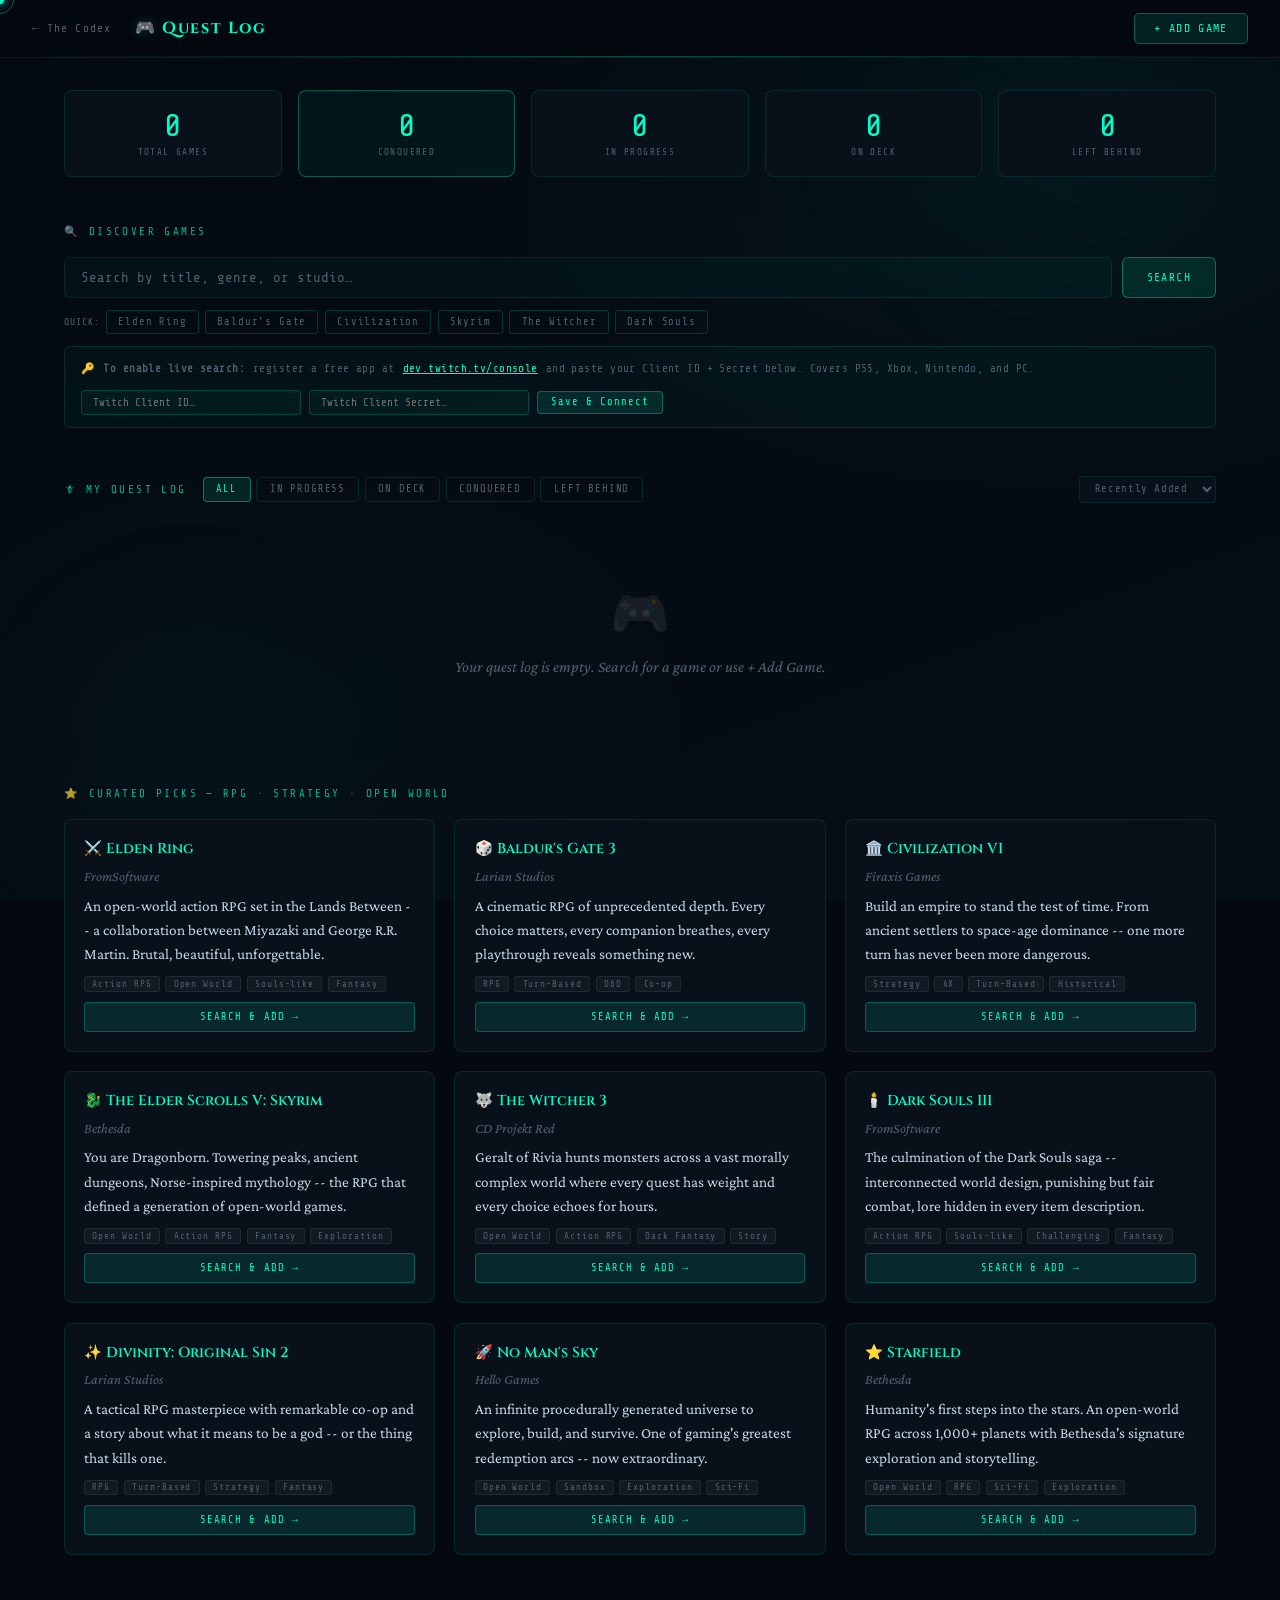
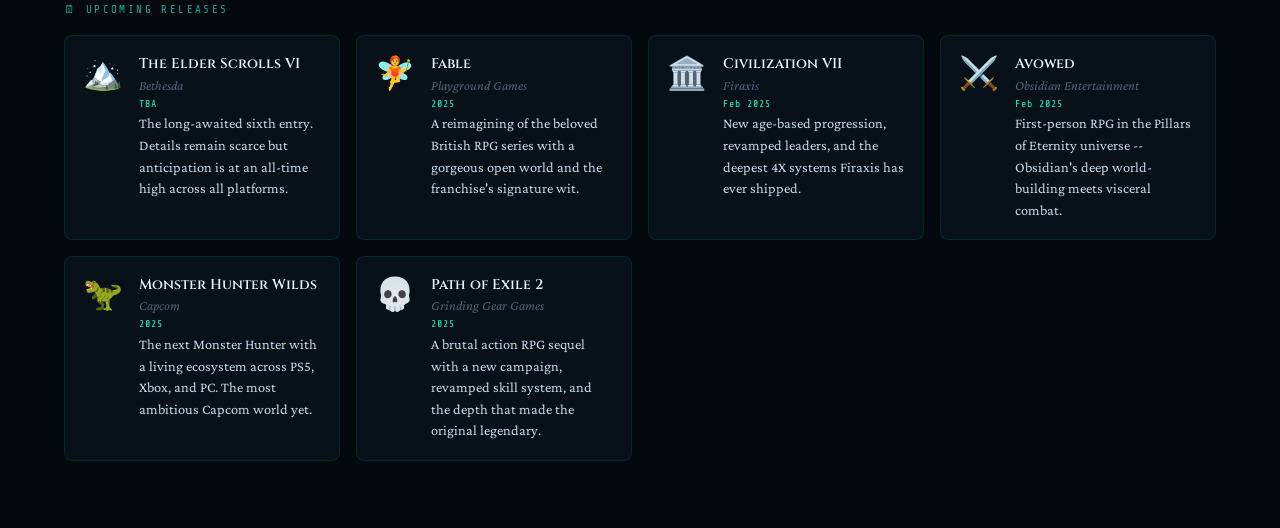
==== games.html @ 4520d90c "Add files via upload" ====
<!DOCTYPE html>
<html lang="en">
<head>
  <meta charset="UTF-8" />
  <meta name="viewport" content="width=device-width, initial-scale=1.0" />
  <title>Quest Log — Game Tracker</title>
  <link href="https://fonts.googleapis.com/css2?family=Cinzel:wght@400;600;700;900&family=Crimson+Pro:ital,wght@0,300;0,400;0,600;1,400&family=Share+Tech+Mono&display=swap" rel="stylesheet" />
  <link rel="stylesheet" href="games.css" />
</head>
<body>

  <div class="cursor-dot" id="cursorDot"></div>
  <div class="cursor-ring" id="cursorRing"></div>

  <div class="bg-wrap">
    <div class="bg-main"></div>
    <div class="bg-fog fog-1"></div>
    <div class="bg-fog fog-2"></div>
    <div class="bg-scanlines"></div>
  </div>

  <!-- NAV -->
  <nav class="tracker-nav">
    <a href="index.html" class="nav-back">← The Codex</a>
    <div class="nav-brand">🎮 Quest Log</div>
    <div class="nav-actions">
      <button class="nav-btn" id="addGameBtn">+ Add Game</button>
    </div>
  </nav>

  <main class="tracker-main">

    <!-- STATS -->
    <section class="stats-bar">
      <div class="stat-card">
        <span class="sc-num" id="statTotal">0</span>
        <span class="sc-label">Total Games</span>
      </div>
      <div class="stat-card highlight">
        <span class="sc-num" id="statConquered">0</span>
        <span class="sc-label">Conquered</span>
      </div>
      <div class="stat-card">
        <span class="sc-num" id="statProgress">0</span>
        <span class="sc-label">In Progress</span>
      </div>
      <div class="stat-card">
        <span class="sc-num" id="statDeck">0</span>
        <span class="sc-label">On Deck</span>
      </div>
      <div class="stat-card">
        <span class="sc-num" id="statLeft">0</span>
        <span class="sc-label">Left Behind</span>
      </div>
    </section>

    <!-- SEARCH -->
    <section class="search-section">
      <div class="section-label">🔍 Discover Games</div>
      <div class="search-row">
        <div class="search-wrap">
          <input type="text" id="gameSearch" class="search-input" placeholder="Search by title, genre, or studio…" autocomplete="off" />
          <button class="search-btn" id="searchBtn">Search</button>
        </div>
        <div class="quick-searches">
          <span class="qs-label">Quick:</span>
          <button class="qs-btn" data-q="elden ring">Elden Ring</button>
          <button class="qs-btn" data-q="baldurs gate">Baldur's Gate</button>
          <button class="qs-btn" data-q="civilization">Civilization</button>
          <button class="qs-btn" data-q="skyrim elder scrolls">Skyrim</button>
          <button class="qs-btn" data-q="witcher">The Witcher</button>
          <button class="qs-btn" data-q="dark souls">Dark Souls</button>
        </div>
      </div>
      <div class="api-note">
        🔑 <strong>To enable live search:</strong> register a free app at <a href="https://dev.twitch.tv/console" target="_blank">dev.twitch.tv/console</a> and paste your Client ID + Secret below. Covers PS5, Xbox, Nintendo, and PC.
        <div class="api-key-row">
          <input type="text" id="apiClientId" class="api-key-input" placeholder="Twitch Client ID…" />
          <input type="text" id="apiClientSecret" class="api-key-input" placeholder="Twitch Client Secret…" />
          <button class="api-key-save" id="apiKeySave">Save & Connect</button>
          <span class="api-status" id="apiStatus"></span>
        </div>
      </div>
      <div class="search-results hidden" id="searchResults"></div>
    </section>

    <!-- QUEST LOG -->
    <section class="shelf-section">
      <div class="shelf-header">
        <div class="section-label">🗡 My Quest Log</div>
        <div class="shelf-filters">
          <button class="sf-btn active" data-filter="all">All</button>
          <button class="sf-btn" data-filter="in-progress">In Progress</button>
          <button class="sf-btn" data-filter="on-deck">On Deck</button>
          <button class="sf-btn" data-filter="conquered">Conquered</button>
          <button class="sf-btn" data-filter="left-behind">Left Behind</button>
        </div>
        <select id="shelfSort" class="sort-select">
          <option value="added">Recently Added</option>
          <option value="title">Title A–Z</option>
          <option value="rating">My Rating</option>
          <option value="genre">Genre</option>
        </select>
      </div>
      <div class="shelf-grid" id="shelfGrid">
        <div class="empty-shelf">
          <span class="empty-rune">🎮</span>
          <p>Your quest log is empty. Search for a game and begin tracking.</p>
        </div>
      </div>
    </section>

    <!-- CURATED PICKS -->
    <section class="series-section">
      <div class="section-label">⭐ Curated Picks — RPG · Strategy · Open World</div>
      <div class="series-grid" id="curatedGrid"></div>
    </section>

    <!-- UPCOMING -->
    <section class="upcoming-section">
      <div class="section-label">🗓 Upcoming Releases</div>
      <div class="upcoming-grid" id="upcomingGrid"></div>
    </section>

  </main>

  <!-- MODAL -->
  <div class="modal-overlay hidden" id="modalOverlay">
    <div class="modal">
      <button class="modal-close" id="modalClose">✕</button>
      <div class="modal-cover" id="modalCover"></div>
      <div class="modal-body">
        <h2 class="modal-title" id="modalTitle">Add Game</h2>
        <p class="modal-meta" id="modalMeta"></p>

        <div class="modal-field">
          <label class="field-label">Status</label>
          <div class="status-btns" id="statusBtns">
            <button class="status-btn" data-status="in-progress">In Progress</button>
            <button class="status-btn active" data-status="on-deck">On Deck</button>
            <button class="status-btn" data-status="conquered">Conquered</button>
            <button class="status-btn" data-status="left-behind">Left Behind</button>
          </div>
        </div>

        <div class="modal-field">
          <label class="field-label">My Rating</label>
          <div class="star-row" id="starRow">
            <span class="star" data-val="1">★</span>
            <span class="star" data-val="2">★</span>
            <span class="star" data-val="3">★</span>
            <span class="star" data-val="4">★</span>
            <span class="star" data-val="5">★</span>
          </div>
        </div>

        <div class="modal-field">
          <label class="field-label">Notes / Review</label>
          <textarea id="modalNotes" class="modal-textarea" placeholder="Thoughts, builds, memorable moments…" rows="3"></textarea>
        </div>

        <div class="modal-field">
          <label class="field-label">Hours Played</label>
          <input type="number" id="modalHours" class="modal-input" placeholder="Hours played" min="0" />
        </div>

        <div class="modal-actions">
          <button class="modal-save" id="modalSave">Save to Log</button>
          <button class="modal-delete hidden" id="modalDelete">Remove</button>
        </div>
      </div>
    </div>
  </div>

  <script src="games.js"></script>
</body>
</html>
---- games.css ----
/* ============================================================
   QUEST LOG — Game Tracker CSS
   Cyber teal · Dark tech aesthetic
============================================================ */

*, *::before, *::after { box-sizing: border-box; margin: 0; padding: 0; }
html { scroll-behavior: smooth; }

:root {
  --void:    #04080f;
  --deep:    #060c14;
  --panel:   #08101a;
  --panel2:  #0c1620;
  --teal:    #00ffc8;
  --teal-hi: #4fffd8;
  --teal-lo: #007755;
  --teal-dim: rgba(0,255,200,0.1);
  --teal-glow: rgba(0,255,200,0.22);
  --text:    #c8d8e8;
  --muted:   #526070;
  --border:  rgba(0,255,200,0.1);
  --radius:  8px;
  --font-title: 'Cinzel', serif;
  --font-body:  'Crimson Pro', serif;
  --font-mono:  'Share Tech Mono', monospace;
}

body {
  background: var(--void);
  color: var(--text);
  font-family: var(--font-body);
  min-height: 100vh;
  overflow-x: hidden;
}

/* ── Cursor ── */
.cursor-dot {
  position: fixed; width: 8px; height: 8px; border-radius: 50%;
  background: var(--teal); box-shadow: 0 0 10px var(--teal);
  pointer-events: none; z-index: 99999;
  transform: translate(-50%,-50%); mix-blend-mode: screen;
  transition: transform .15s;
}
.cursor-ring {
  position: fixed; width: 28px; height: 28px; border-radius: 50%;
  border: 1px solid rgba(0,255,200,0.35);
  pointer-events: none; z-index: 99998;
  transform: translate(-50%,-50%);
}

/* ── Background ── */
.bg-wrap { position: fixed; inset: 0; z-index: 0; pointer-events: none; overflow: hidden; }
.bg-main {
  position: absolute; inset: 0;
  background:
    radial-gradient(ellipse 80% 60% at 80% 20%, rgba(0,255,200,0.04) 0%, transparent 60%),
    radial-gradient(ellipse 60% 60% at 20% 80%, rgba(0,255,200,0.025) 0%, transparent 60%),
    linear-gradient(160deg, #04080f 0%, #060c14 100%);
}
.bg-fog {
  position: absolute; border-radius: 50%;
  filter: blur(80px); pointer-events: none;
  animation: fog-drift 22s ease-in-out infinite alternate;
}
.fog-1 { width: 600px; height: 400px; background: radial-gradient(circle, rgba(0,255,200,0.035), transparent 70%); top: -80px; right: -100px; }
.fog-2 { width: 500px; height: 400px; background: radial-gradient(circle, rgba(0,200,255,0.025), transparent 70%); bottom: -60px; left: -60px; animation-duration: 28s; }
.bg-scanlines {
  position: absolute; inset: 0; opacity: 0.018;
  background: repeating-linear-gradient(0deg, transparent, transparent 3px, rgba(0,255,200,1) 3px, rgba(0,255,200,1) 4px);
}
@keyframes fog-drift { from { transform: translate(0,0); } to { transform: translate(-30px,25px); } }

/* ── Nav ── */
.tracker-nav {
  position: sticky; top: 0; z-index: 100;
  background: rgba(4,8,15,0.95); backdrop-filter: blur(20px);
  border-bottom: 1px solid var(--border);
  display: flex; align-items: center; padding: 0.8rem 2rem; gap: 1.5rem;
}
.tracker-nav::after {
  content: ''; position: absolute; bottom: 0; left: 0; right: 0; height: 1px;
  background: linear-gradient(90deg, transparent, var(--teal), transparent); opacity: 0.3;
}
.nav-back {
  font-family: var(--font-mono); font-size: 0.7rem; letter-spacing: 0.1em;
  color: var(--muted); text-decoration: none; transition: color .2s; white-space: nowrap;
}
.nav-back:hover { color: var(--teal); }
.nav-brand {
  font-family: var(--font-title); font-size: 1rem; font-weight: 700;
  letter-spacing: 0.1em; color: var(--teal);
  text-shadow: 0 0 12px var(--teal-glow); flex: 1;
}
.nav-btn {
  font-family: var(--font-mono); font-size: 0.72rem; letter-spacing: 0.12em;
  text-transform: uppercase; background: var(--teal-dim);
  border: 1px solid rgba(0,255,200,0.3); color: var(--teal);
  padding: 0.5rem 1.2rem; border-radius: 5px; cursor: pointer;
  transition: all .2s; white-space: nowrap;
}
.nav-btn:hover { background: rgba(0,255,200,0.18); box-shadow: 0 0 16px var(--teal-glow); }

/* ── Main ── */
.tracker-main {
  position: relative; z-index: 1; max-width: 1200px;
  margin: 0 auto; padding: 2rem 1.5rem 4rem;
  display: flex; flex-direction: column; gap: 3rem;
}
.section-label {
  font-family: var(--font-mono); font-size: 0.68rem; letter-spacing: 0.22em;
  text-transform: uppercase; color: var(--teal); opacity: 0.7; margin-bottom: 1.2rem;
}

/* ── Stats ── */
.stats-bar { display: grid; grid-template-columns: repeat(5,1fr); gap: 1rem; }
.stat-card {
  background: var(--panel); border: 1px solid var(--border);
  border-radius: var(--radius); padding: 1.2rem;
  display: flex; flex-direction: column; align-items: center; gap: 0.3rem;
}
.stat-card.highlight { border-color: rgba(0,255,200,0.3); background: rgba(0,255,200,0.05); }
.sc-num { font-family: var(--font-mono); font-size: 2rem; color: var(--teal); line-height: 1; }
.sc-label { font-family: var(--font-mono); font-size: 0.58rem; letter-spacing: 0.15em; text-transform: uppercase; color: var(--muted); }

/* ── Search ── */
.search-section { display: flex; flex-direction: column; }
.search-row { display: flex; flex-direction: column; gap: 0.75rem; }
.search-wrap { display: flex; gap: 0.6rem; }
.search-input {
  flex: 1; background: rgba(0,255,200,0.03); border: 1px solid var(--border);
  border-radius: 6px; padding: 0.75rem 1rem; color: var(--text);
  font-family: var(--font-mono); font-size: 0.88rem; outline: none; transition: all .2s;
}
.search-input::placeholder { color: var(--muted); }
.search-input:focus { border-color: rgba(0,255,200,0.4); box-shadow: 0 0 0 3px rgba(0,255,200,0.06); }
.search-btn {
  font-family: var(--font-mono); font-size: 0.72rem; letter-spacing: 0.12em;
  text-transform: uppercase; background: rgba(0,255,200,0.1);
  border: 1px solid rgba(0,255,200,0.35); color: var(--teal);
  padding: 0.75rem 1.5rem; border-radius: 6px; cursor: pointer; transition: all .2s; white-space: nowrap;
}
.search-btn:hover { background: rgba(0,255,200,0.18); box-shadow: 0 0 14px var(--teal-glow); }

.quick-searches { display: flex; align-items: center; flex-wrap: wrap; gap: 0.4rem; }
.qs-label { font-family: var(--font-mono); font-size: 0.6rem; letter-spacing: 0.1em; color: var(--muted); text-transform: uppercase; }
.qs-btn {
  font-family: var(--font-mono); font-size: 0.65rem; letter-spacing: 0.08em;
  background: transparent; border: 1px solid rgba(0,255,200,0.18); color: var(--muted);
  padding: 0.3rem 0.7rem; border-radius: 3px; cursor: pointer; transition: all .2s;
}
.qs-btn:hover { border-color: rgba(0,255,200,0.5); color: var(--teal); }

.api-note {
  margin-top: 0.75rem; padding: 0.75rem 1rem;
  background: rgba(0,255,200,0.03); border: 1px solid rgba(0,255,200,0.12);
  border-radius: 6px; font-family: var(--font-mono); font-size: 0.68rem;
  color: var(--muted); letter-spacing: 0.04em; line-height: 1.8;
  display: flex; align-items: center; flex-wrap: wrap; gap: 0.5rem;
}
.api-note a { color: var(--teal); }
.api-key-row { display: flex; align-items: center; flex-wrap: wrap; gap: 0.5rem; width: 100%; margin-top: 0.25rem; }
.api-status { font-family: var(--font-mono); font-size: 0.65rem; letter-spacing: 0.08em; }
.api-status.ok  { color: #60e090; }
.api-status.err { color: #e06060; }
.api-key-input {
  background: rgba(0,255,200,0.04); border: 1px solid rgba(0,255,200,0.2);
  border-radius: 4px; padding: 0.3rem 0.7rem; color: var(--text);
  font-family: var(--font-mono); font-size: 0.68rem; outline: none;
  width: 220px; transition: border-color .2s;
}
.api-key-input:focus { border-color: rgba(0,255,200,0.45); }
.api-key-save {
  font-family: var(--font-mono); font-size: 0.65rem; letter-spacing: 0.1em;
  background: rgba(0,255,200,0.1); border: 1px solid rgba(0,255,200,0.3);
  color: var(--teal); padding: 0.3rem 0.8rem; border-radius: 4px;
  cursor: pointer; transition: all .2s;
}
.api-key-save:hover { background: rgba(0,255,200,0.2); }

/* ── Search Results ── */
.search-results { margin-top: 1rem; display: grid; grid-template-columns: repeat(auto-fill, minmax(180px,1fr)); gap: 1rem; }
.search-results.hidden { display: none; }
.result-card {
  background: var(--panel); border: 1px solid var(--border); border-radius: var(--radius);
  padding: 1rem; cursor: pointer; transition: all .2s; display: flex; flex-direction: column; gap: 0.5rem;
}
.result-card:hover { border-color: rgba(0,255,200,0.35); transform: translateY(-3px); box-shadow: 0 8px 24px rgba(0,0,0,0.5); }
.rc-cover { width: 100%; aspect-ratio: 16/9; background: var(--panel2); border-radius: 4px; overflow: hidden; display: flex; align-items: center; justify-content: center; }
.rc-cover img { width: 100%; height: 100%; object-fit: cover; }
.rc-no-cover { font-size: 2.5rem; color: rgba(0,255,200,0.2); }
.rc-title { font-family: var(--font-title); font-size: 0.78rem; font-weight: 600; color: #e8f0ff; line-height: 1.3; display: -webkit-box; -webkit-line-clamp: 2; -webkit-box-orient: vertical; overflow: hidden; }
.rc-meta { font-family: var(--font-mono); font-size: 0.6rem; color: var(--muted); letter-spacing: 0.06em; }
.rc-rating { font-family: var(--font-mono); font-size: 0.65rem; color: var(--teal); }
.rc-add-btn {
  font-family: var(--font-mono); font-size: 0.62rem; letter-spacing: 0.1em; text-transform: uppercase;
  background: var(--teal-dim); border: 1px solid rgba(0,255,200,0.25); color: var(--teal);
  padding: 0.35rem 0; border-radius: 4px; cursor: pointer; transition: all .2s; width: 100%;
}
.rc-add-btn:hover { background: rgba(0,255,200,0.2); }
.rc-add-btn.on-shelf { background: rgba(96,224,144,0.1); border-color: rgba(96,224,144,0.3); color: #60e090; }
.search-loading { grid-column: 1/-1; text-align: center; font-family: var(--font-body); font-style: italic; color: var(--muted); padding: 2rem; }

/* ── Quest Log / Shelf ── */
.shelf-header { display: flex; align-items: center; flex-wrap: wrap; gap: 1rem; margin-bottom: 1.2rem; }
.shelf-header .section-label { margin-bottom: 0; flex-shrink: 0; }
.shelf-filters { display: flex; gap: 0.35rem; flex-wrap: wrap; }
.sf-btn {
  font-family: var(--font-mono); font-size: 0.65rem; letter-spacing: 0.08em; text-transform: uppercase;
  background: transparent; border: 1px solid rgba(0,255,200,0.12); color: var(--muted);
  padding: 0.35rem 0.8rem; border-radius: 4px; cursor: pointer; transition: all .2s;
}
.sf-btn:hover { color: var(--teal); border-color: rgba(0,255,200,0.4); }
.sf-btn.active { background: var(--teal-dim); border-color: rgba(0,255,200,0.4); color: var(--teal); }
.sort-select {
  font-family: var(--font-mono); font-size: 0.65rem; letter-spacing: 0.06em;
  background: var(--panel); border: 1px solid var(--border); color: var(--muted);
  padding: 0.35rem 0.7rem; border-radius: 4px; cursor: pointer; outline: none; margin-left: auto;
}

.shelf-grid { display: grid; grid-template-columns: repeat(auto-fill, minmax(180px,1fr)); gap: 1.2rem; }
.empty-shelf { grid-column: 1/-1; text-align: center; padding: 4rem 2rem; display: flex; flex-direction: column; align-items: center; gap: 1rem; }
.empty-rune { font-size: 3rem; opacity: 0.2; }
.empty-shelf p { font-family: var(--font-body); font-style: italic; color: var(--muted); font-size: 1rem; }

.shelf-card {
  background: var(--panel); border: 1px solid var(--border);
  border-radius: var(--radius); overflow: hidden; cursor: pointer;
  transition: all .2s; position: relative;
}
.shelf-card:hover { border-color: rgba(0,255,200,0.38); transform: translateY(-4px); box-shadow: 0 12px 30px rgba(0,0,0,0.5); }
.sc-cover { width: 100%; aspect-ratio: 16/9; background: var(--panel2); display: flex; align-items: center; justify-content: center; overflow: hidden; position: relative; }
.sc-cover img { width: 100%; height: 100%; object-fit: cover; }
.sc-no-cover { font-size: 3rem; color: rgba(0,255,200,0.2); }
.sc-status-badge {
  position: absolute; top: 0.5rem; right: 0.5rem;
  font-family: var(--font-mono); font-size: 0.52rem; letter-spacing: 0.08em; text-transform: uppercase;
  padding: 0.15rem 0.45rem; border-radius: 3px;
}
.sc-status-badge.in-progress { background: rgba(240,192,96,0.2); color: #f0c060; border: 1px solid rgba(240,192,96,0.3); }
.sc-status-badge.on-deck     { background: rgba(128,176,255,0.15); color: #80b0ff; border: 1px solid rgba(128,176,255,0.25); }
.sc-status-badge.conquered   { background: rgba(96,224,144,0.12); color: #60e090; border: 1px solid rgba(96,224,144,0.25); }
.sc-status-badge.left-behind { background: rgba(200,80,80,0.12); color: #e06060; border: 1px solid rgba(200,80,80,0.22); }
.sc-info { padding: 0.75rem; display: flex; flex-direction: column; gap: 0.3rem; }
.sc-title { font-family: var(--font-title); font-size: 0.72rem; font-weight: 600; color: #e8f0ff; line-height: 1.3; display: -webkit-box; -webkit-line-clamp: 2; -webkit-box-orient: vertical; overflow: hidden; }
.sc-meta { font-family: var(--font-mono); font-size: 0.6rem; color: var(--muted); }
.sc-stars { color: var(--teal); font-size: 0.65rem; letter-spacing: 0.05em; }
.sc-stars .empty-star { color: rgba(0,255,200,0.2); }

/* ── Curated ── */
.series-grid { display: grid; grid-template-columns: repeat(auto-fill, minmax(280px,1fr)); gap: 1.2rem; }
.series-card { background: var(--panel); border: 1px solid var(--border); border-radius: var(--radius); padding: 1.2rem; display: flex; flex-direction: column; gap: 0.6rem; transition: border-color .2s; }
.series-card:hover { border-color: rgba(0,255,200,0.3); }
.sc-series-name { font-family: var(--font-title); font-size: 0.9rem; font-weight: 600; color: var(--teal); }
.sc-series-dev { font-family: var(--font-body); font-style: italic; font-size: 0.88rem; color: var(--muted); }
.sc-series-desc { font-family: var(--font-body); font-size: 0.95rem; color: var(--text); line-height: 1.6; display: -webkit-box; -webkit-line-clamp: 3; -webkit-box-orient: vertical; overflow: hidden; }
.sc-series-tags { display: flex; flex-wrap: wrap; gap: 0.35rem; }
.sc-series-tag { font-family: var(--font-mono); font-size: 0.58rem; letter-spacing: 0.1em; color: var(--muted); background: rgba(255,255,255,0.04); border: 1px solid rgba(255,255,255,0.07); padding: 0.12rem 0.45rem; border-radius: 3px; }
.sc-series-btn { font-family: var(--font-mono); font-size: 0.65rem; letter-spacing: 0.1em; text-transform: uppercase; background: var(--teal-dim); border: 1px solid rgba(0,255,200,0.25); color: var(--teal); padding: 0.5rem; border-radius: 4px; cursor: pointer; transition: all .2s; margin-top: auto; }
.sc-series-btn:hover { background: rgba(0,255,200,0.2); }

/* ── Upcoming ── */
.upcoming-grid { display: grid; grid-template-columns: repeat(auto-fill, minmax(260px,1fr)); gap: 1rem; }
.upcoming-card { background: var(--panel); border: 1px solid var(--border); border-radius: var(--radius); padding: 1.1rem; display: flex; gap: 1rem; align-items: flex-start; }
.uc-icon { font-size: 2rem; flex-shrink: 0; }
.uc-body { flex: 1; display: flex; flex-direction: column; gap: 0.3rem; }
.uc-title { font-family: var(--font-title); font-size: 0.88rem; font-weight: 600; color: #e8f0ff; }
.uc-dev { font-family: var(--font-body); font-style: italic; font-size: 0.85rem; color: var(--muted); }
.uc-date { font-family: var(--font-mono); font-size: 0.62rem; color: var(--teal); letter-spacing: 0.1em; }
.uc-desc { font-family: var(--font-body); font-size: 0.9rem; color: var(--text); line-height: 1.5; }

/* ── Modal ── */
.modal-overlay { position: fixed; inset: 0; z-index: 1000; background: rgba(0,0,0,0.8); backdrop-filter: blur(8px); display: flex; align-items: center; justify-content: center; padding: 1rem; }
.modal-overlay.hidden { display: none; }
.modal { background: var(--panel); border: 1px solid rgba(0,255,200,0.25); border-radius: 12px; width: 100%; max-width: 480px; position: relative; overflow: hidden; box-shadow: 0 0 60px rgba(0,255,200,0.08), 0 40px 80px rgba(0,0,0,0.7); animation: modal-in .25s ease-out; }
@keyframes modal-in { from { opacity:0; transform:scale(.95) translateY(10px); } to { opacity:1; transform:scale(1) translateY(0); } }
.modal::before { content:''; position:absolute; top:0; left:0; right:0; height:3px; background:linear-gradient(90deg,transparent,var(--teal),transparent); }
.modal-close { position:absolute; top:1rem; right:1rem; background:rgba(255,255,255,0.06); border:1px solid rgba(255,255,255,0.1); color:var(--muted); width:28px; height:28px; border-radius:50%; cursor:pointer; font-size:0.8rem; transition:all .2s; display:flex; align-items:center; justify-content:center; z-index:2; }
.modal-close:hover { background:rgba(0,255,200,0.12); color:var(--teal); }
.modal-cover { width:100%; height:140px; background:linear-gradient(160deg,rgba(0,255,200,0.06),var(--panel2)); display:flex; align-items:center; justify-content:center; font-size:4rem; overflow:hidden; }
.modal-cover img { width:100%; height:100%; object-fit:cover; }
.modal-body { padding:1.5rem; display:flex; flex-direction:column; gap:1.1rem; }
.modal-title { font-family:var(--font-title); font-size:1.2rem; font-weight:700; color:#e8f0ff; line-height:1.3; }
.modal-meta { font-family:var(--font-mono); font-size:0.68rem; color:var(--muted); letter-spacing:0.06em; margin-top:-0.6rem; }
.modal-field { display:flex; flex-direction:column; gap:0.5rem; }
.field-label { font-family:var(--font-mono); font-size:0.62rem; letter-spacing:0.15em; text-transform:uppercase; color:var(--muted); }
.status-btns { display:flex; gap:0.4rem; flex-wrap:wrap; }
.status-btn { font-family:var(--font-mono); font-size:0.65rem; letter-spacing:0.08em; text-transform:uppercase; background:transparent; border:1px solid rgba(0,255,200,0.18); color:var(--muted); padding:0.4rem 0.8rem; border-radius:4px; cursor:pointer; transition:all .2s; }
.status-btn:hover { border-color:rgba(0,255,200,0.5); color:var(--teal); }
.status-btn.active { background:var(--teal-dim); border-color:rgba(0,255,200,0.45); color:var(--teal); }
.star-row { display:flex; gap:0.3rem; }
.star { font-size:1.4rem; color:rgba(0,255,200,0.2); cursor:pointer; transition:color .15s,transform .15s; }
.star.active,.star:hover { color:var(--teal); transform:scale(1.15); }
.modal-textarea,.modal-input { background:rgba(0,255,200,0.03); border:1px solid rgba(0,255,200,0.15); border-radius:6px; padding:0.7rem 0.9rem; color:var(--text); font-family:var(--font-body); font-size:0.95rem; outline:none; transition:border-color .2s; resize:vertical; width:100%; }
.modal-textarea:focus,.modal-input:focus { border-color:rgba(0,255,200,0.4); box-shadow:0 0 0 3px rgba(0,255,200,0.06); }
.modal-actions { display:flex; gap:0.75rem; padding-top:0.25rem; }
.modal-save { flex:1; font-family:var(--font-mono); font-size:0.72rem; letter-spacing:0.12em; text-transform:uppercase; background:rgba(0,255,200,0.1); border:1px solid rgba(0,255,200,0.4); color:var(--teal); padding:0.75rem; border-radius:6px; cursor:pointer; transition:all .2s; }
.modal-save:hover { background:rgba(0,255,200,0.22); box-shadow:0 0 16px rgba(0,255,200,0.18); }
.modal-delete { font-family:var(--font-mono); font-size:0.7rem; letter-spacing:0.1em; text-transform:uppercase; background:rgba(200,80,80,0.1); border:1px solid rgba(200,80,80,0.3); color:#e06060; padding:0.75rem 1rem; border-radius:6px; cursor:pointer; transition:all .2s; }
.modal-delete:hover { background:rgba(200,80,80,0.2); }
.modal-delete.hidden { display:none; }

/* ── Responsive ── */
@media (max-width: 768px) {
  .stats-bar { grid-template-columns: repeat(3,1fr); }
  .tracker-nav { padding: 0.7rem 1rem; }
  .tracker-main { padding: 1.5rem 1rem 3rem; gap: 2.5rem; }
}
@media (max-width: 480px) {
  .stats-bar { grid-template-columns: repeat(2,1fr); }
}
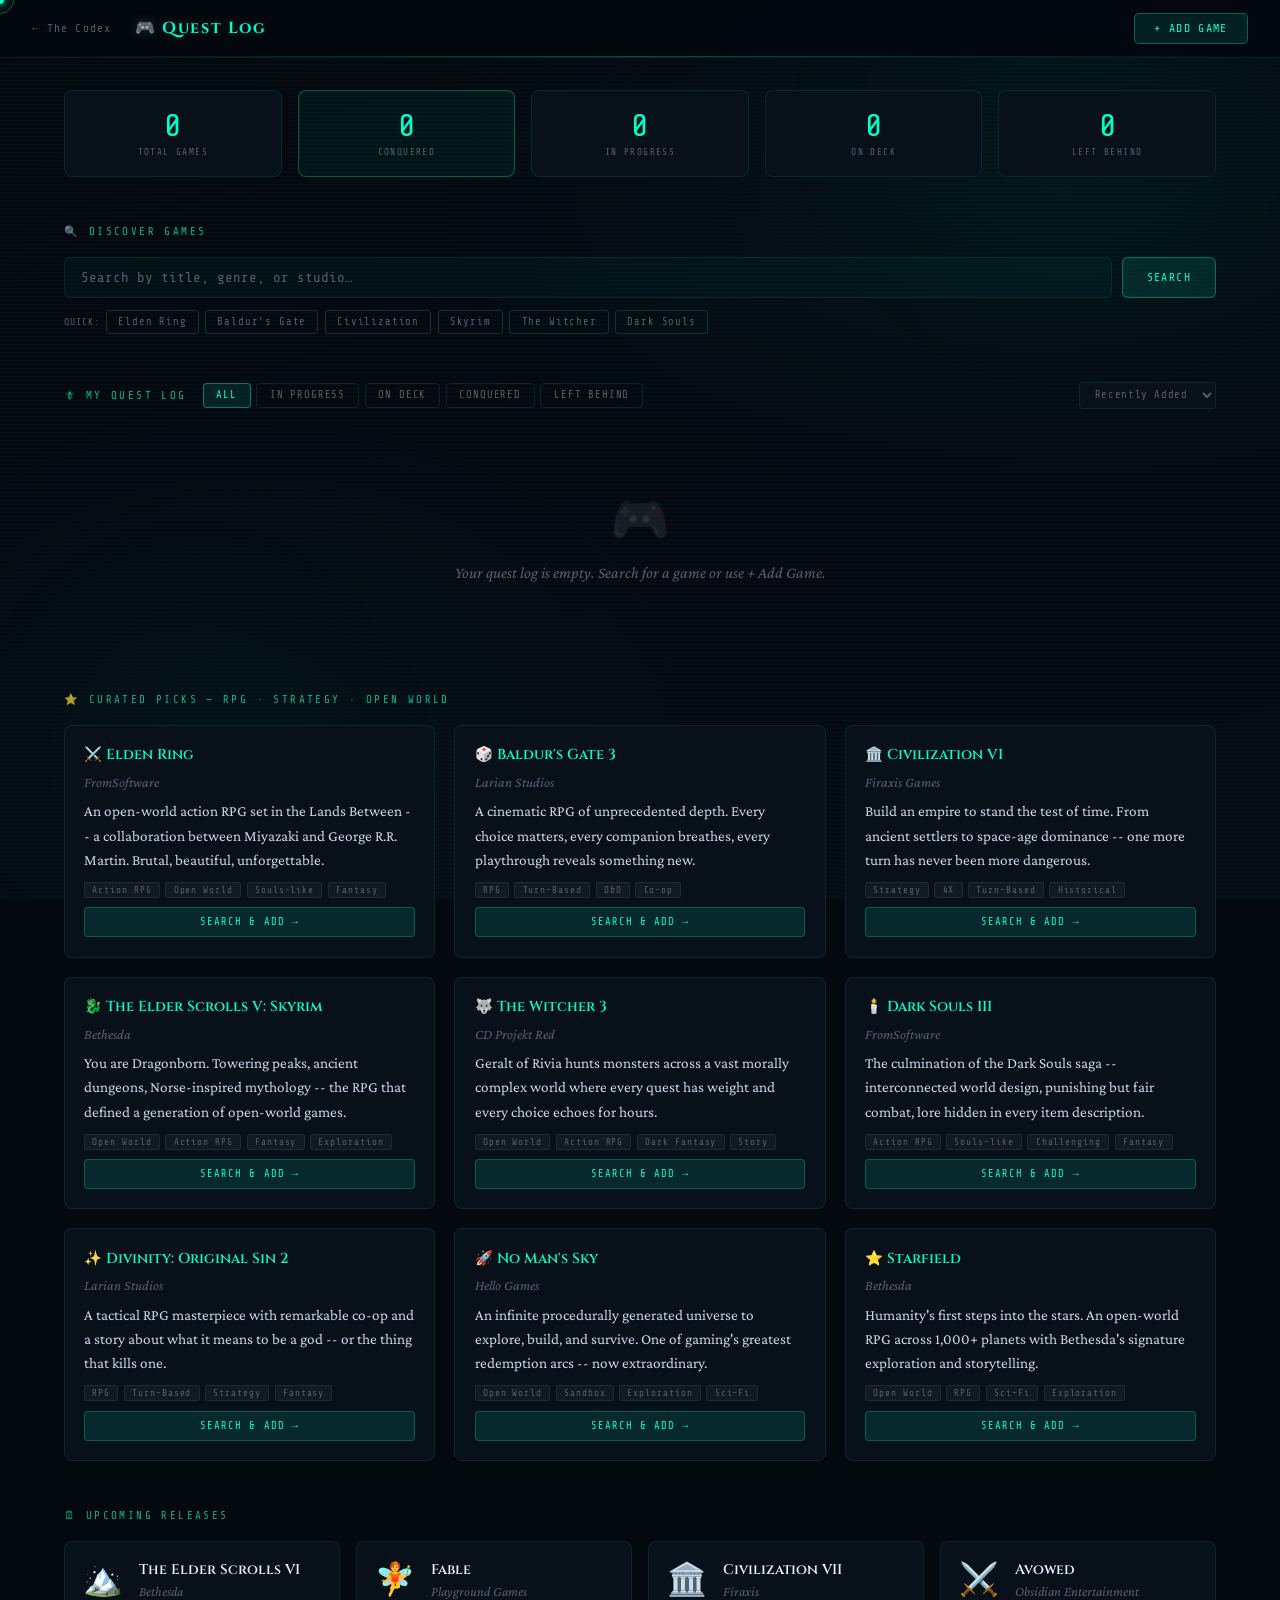
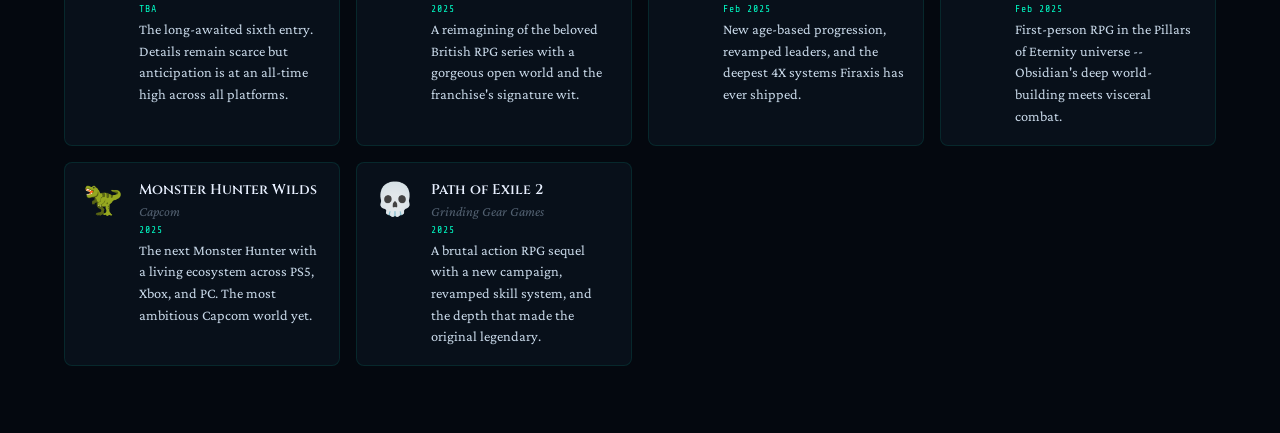
==== commit e016554f: "Initial commit — The Codex with Vercel IGDB API integration Co-Authored-By: Claude Sonnet 4.6 <norep" ====
--- a/games.html
+++ b/games.html
@@ -70,15 +70,6 @@
           <button class="qs-btn" data-q="skyrim elder scrolls">Skyrim</button>
           <button class="qs-btn" data-q="witcher">The Witcher</button>
           <button class="qs-btn" data-q="dark souls">Dark Souls</button>
-        </div>
-      </div>
-      <div class="api-note">
-        🔑 <strong>To enable live search:</strong> register a free app at <a href="https://dev.twitch.tv/console" target="_blank">dev.twitch.tv/console</a> and paste your Client ID + Secret below. Covers PS5, Xbox, Nintendo, and PC.
-        <div class="api-key-row">
-          <input type="text" id="apiClientId" class="api-key-input" placeholder="Twitch Client ID…" />
-          <input type="text" id="apiClientSecret" class="api-key-input" placeholder="Twitch Client Secret…" />
-          <button class="api-key-save" id="apiKeySave">Save & Connect</button>
-          <span class="api-status" id="apiStatus"></span>
         </div>
       </div>
       <div class="search-results hidden" id="searchResults"></div>
